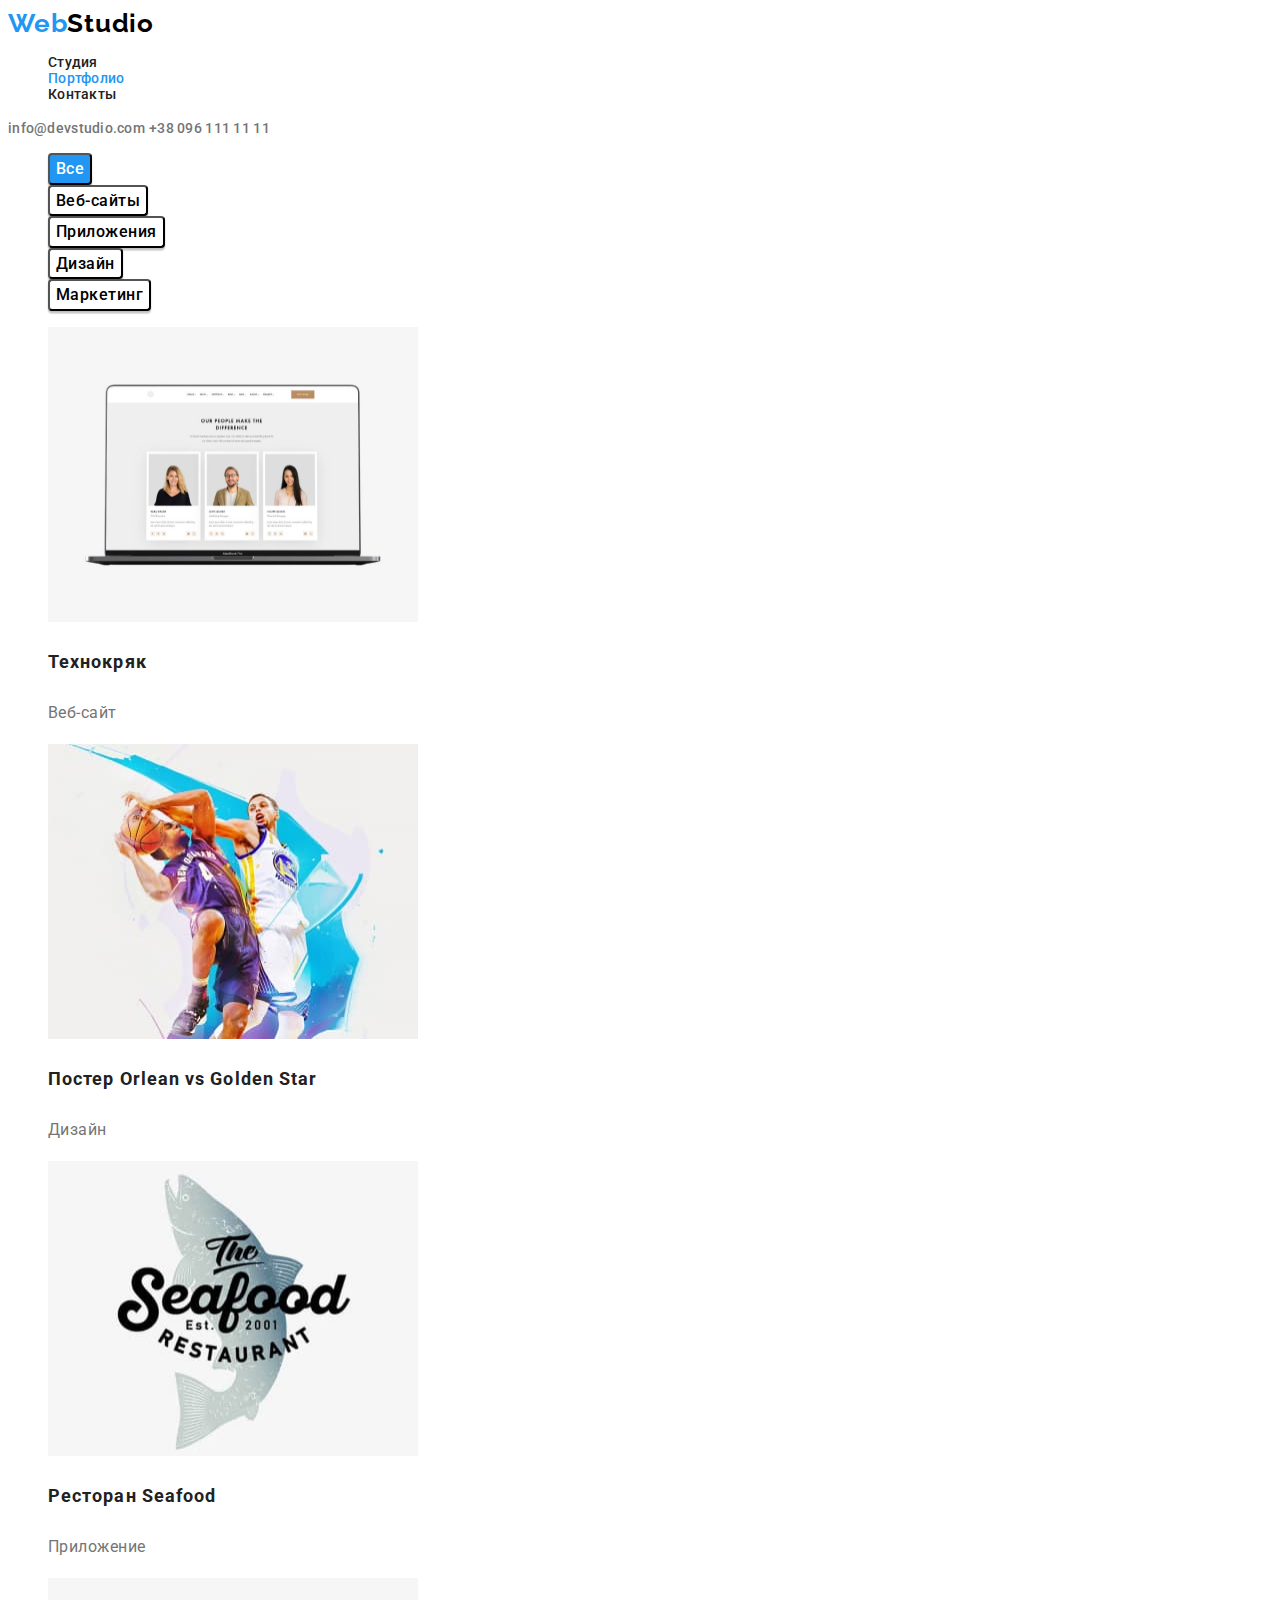
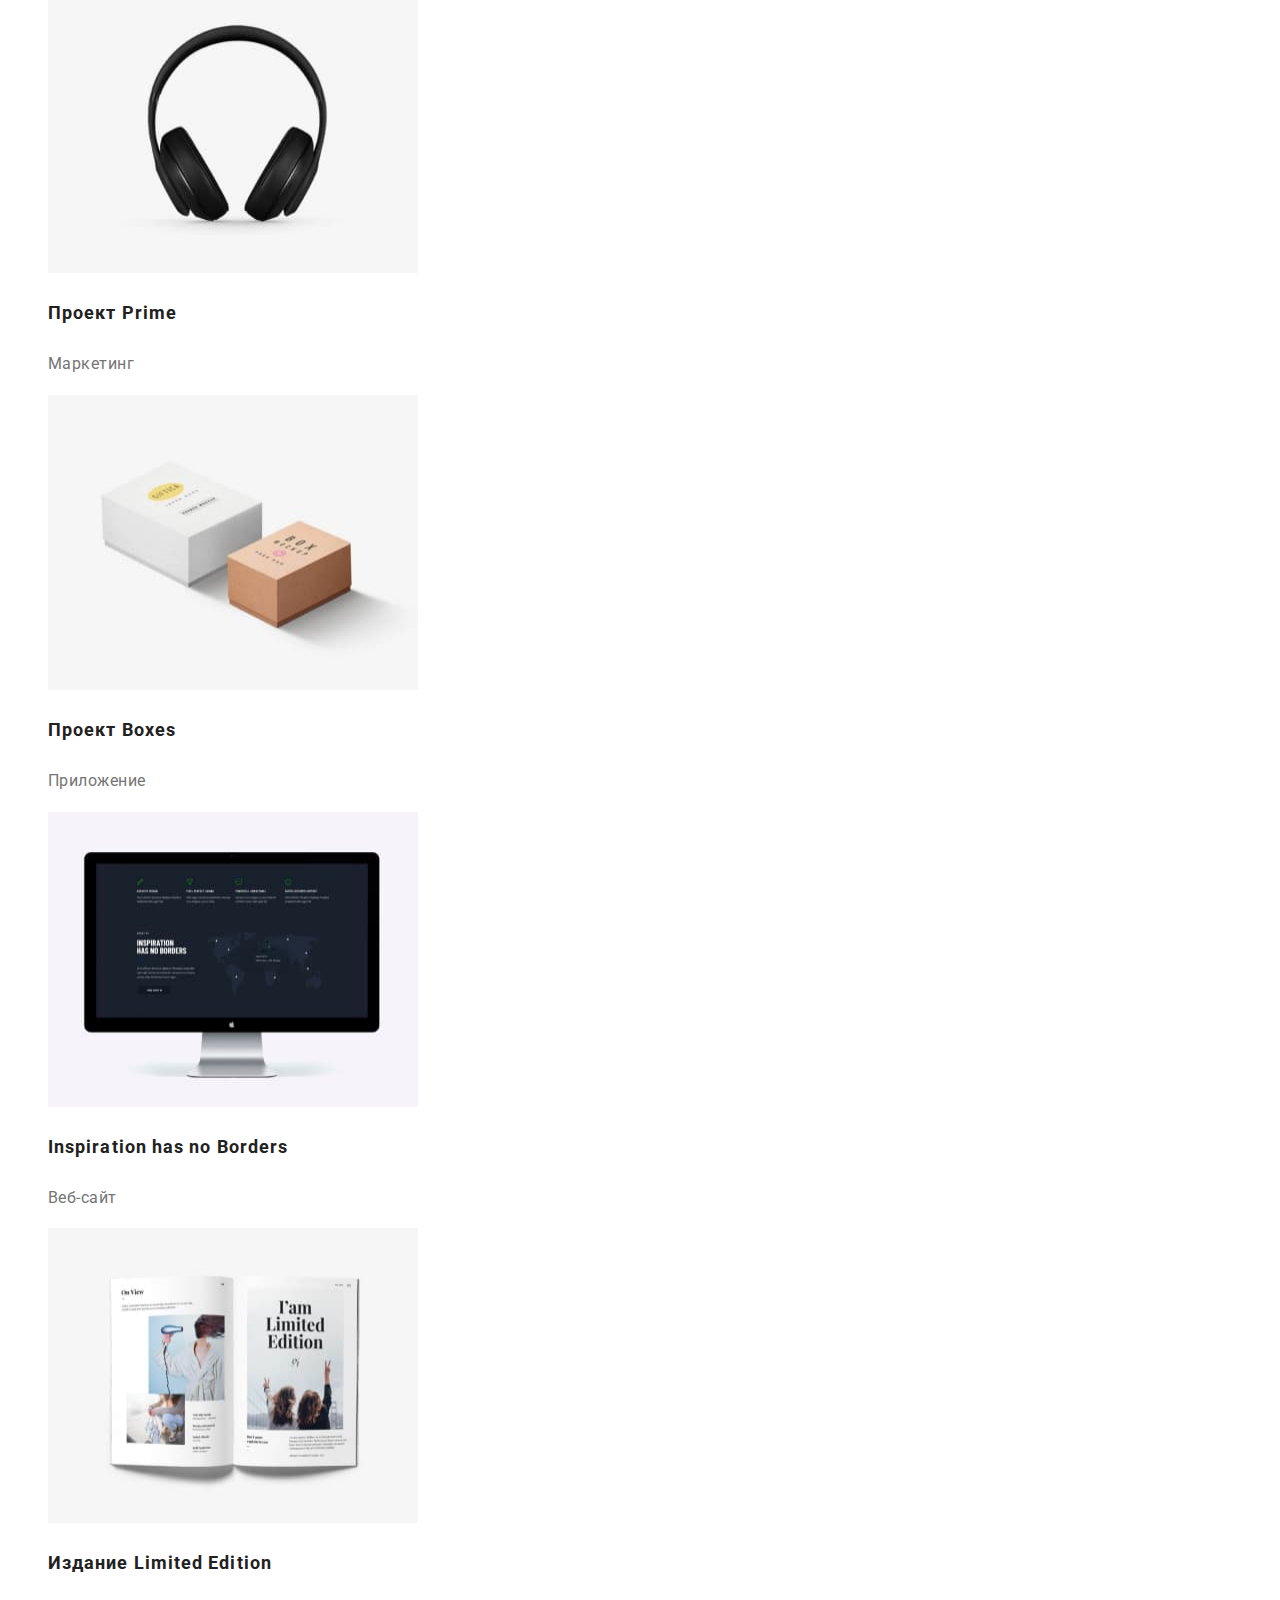
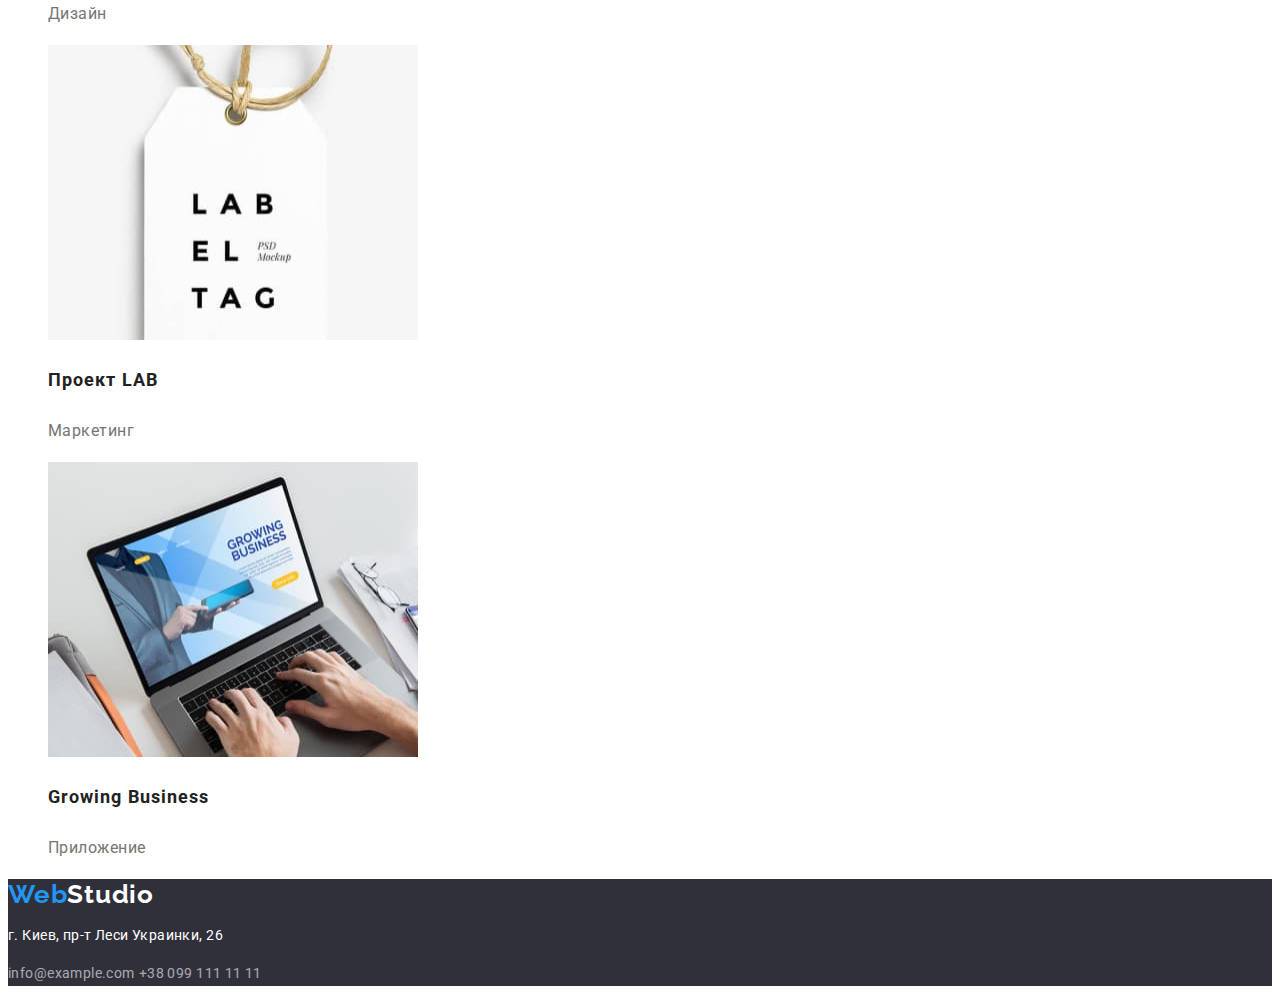
==== portfolio.html @ add19e5f "Скопировал файлы." ====
<!DOCTYPE html>
<html lang="ru">
  <head>
    <meta charset="UTF-8" />
    <meta http-equiv="X-UA-Compatible" content="IE=edge" />
    <meta name="viewport" content="width=device-width, initial-scale=1.0" />
    <link rel="stylesheet" href="./css/styles.css" />
    <link
      href="https://fonts.googleapis.com/css2?family=Raleway:wght@700&family=Roboto:wght@400;500;700;900&display=swap"
      rel="stylesheet"
    />
    <link
      rel="stylesheet"
      href="https://cdnjs.cloudflare.com/ajax/libs/modern-normalize/1.1.0/modern-normalize.min.css"
      integrity="sha512-wpPYUAdjBVSE4KJnH1VR1HeZfpl1ub8YT/NKx4PuQ5NmX2tKuGu6U/JRp5y+Y8XG2tV+wKQpNHVUX03MfMFn9Q=="
      crossorigin="anonymous"
      referrerpolicy="no-referrer"
    />
    <title>Портфолио</title>
  </head>
  <body>
    <header class="header">
      <nav class="header-nav">
        <a href="#" class="header-logo link-stylization" lang="en"
          ><span class="logo-span">Web</span>Studio</a
        >
        <ul class="navigator-list-wrapper">
          <li class="navigator-list-item list-stylization">
            <a href="./index.html" class="nav-item link-stylization">Студия</a>
          </li>
          <li class="navigator-list-item list-stylization">
            <a href="#" class="nav-item link-stylization current">Портфолио</a>
          </li>
          <li class="navigator-list-item list-stylization">
            <a href="#" class="nav-item link-stylization">Контакты</a>
          </li>
        </ul>
      </nav>
      <div class="header-contacts">
        <a href="mailto:info@devstudio.com" class="link-stylization" lang="en"
          >info@devstudio.com</a
        >
        <a href="tel:+380961111111" class="link-stylization"
          >+38 096 111 11 11</a
        >
      </div>
    </header>

    <main class="main">
      <section class="main-section-portfolio">
        <div class="main-section-buttons">
          <ul class="buttons-list-wrapper">
            <li class="button-list-item list-stylization">
              <button type="button" class="current">Все</button>
            </li>
            <li class="button-list-item list-stylization">
              <button type="button">Веб-сайты</button>
            </li>
            <li class="button-list-item list-stylization">
              <button type="button">Приложения</button>
            </li>
            <li class="button-list-item list-stylization">
              <button type="button">Дизайн</button>
            </li>
            <li class="button-list-item list-stylization">
              <button type="button">Маркетинг</button>
            </li>
          </ul>
        </div>
        <div class="portfolio-projects">
          <ul class="projects-list-wrapper">
            <li class="project-list-item list-stylization">
              <img
                src="./images/portfolio.jpg"
                alt="Веб-сайт"
                width="370"
                height="295"
              />
              <h3>Технокряк</h3>
              <p>Веб-сайт</p>
            </li>
            <li class="project-list-item list-stylization">
              <img
                src="./images/portfolio1.jpg"
                alt="Постер New Orlean vs Golden Star"
                width="370"
                height="295"
              />
              <h3>
                Постер
                <span class="lang-span-en" lang="en">
                  Orlean vs Golden Star</span
                >
              </h3>
              <p>Дизайн</p>
            </li>
            <li class="project-list-item list-stylization">
              <img
                src="./images/portfolio2.jpg"
                alt="Обложка ресторана"
                width="370"
                height="295"
              />
              <h3>
                Ресторан <span class="lang-span-en" lang="en">Seafood</span>
              </h3>
              <p>Приложение</p>
            </li>
            <li class="project-list-item list-stylization">
              <img
                src="./images/portfolio3.jpg"
                alt="Наушники"
                width="370"
                height="295"
              />
              <h3>Проект <span class="lang-span-en" lang="en">Prime</span></h3>
              <p>Маркетинг</p>
            </li>
            <li class="project-list-item list-stylization">
              <img
                src="./images/portfolio4.jpg"
                alt="Коробки"
                width="370"
                height="295"
              />
              <h3>Проект <span class="lang-span-en" lang="en">Boxes</span></h3>
              <p>Приложение</p>
            </li>
            <li class="project-list-item list-stylization">
              <img
                src="./images/portfolio5.jpg"
                alt="Веб-сайт"
                width="370"
                height="295"
              />
              <h3 lang="en">Inspiration has no Borders</h3>
              <p>Веб-сайт</p>
            </li>
            <li class="project-list-item list-stylization">
              <img
                src="./images/portfolio6.jpg"
                alt="Журнал с дизайном"
                width="370"
                height="295"
              />
              <h3>
                Издание
                <span class="lang-span-en" lang="en">Limited Edition</span>
              </h3>
              <p>Дизайн</p>
            </li>
            <li class="project-list-item list-stylization">
              <img
                src="./images/portfolio7.jpg"
                alt="Этикетка с тэгом"
                width="370"
                height="295"
              />
              <h3>Проект <span class="lang-span-en" lang="en">LAB</span></h3>
              <p>Маркетинг</p>
            </li>
            <li class="project-list-item list-stylization">
              <img
                src="./images/portfolio8.jpg"
                alt="Ноутбук с приложением"
                width="370"
                height="295"
              />
              <h3 lang="en">Growing Business</h3>
              <p>Приложение</p>
            </li>
          </ul>
        </div>
      </section>
    </main>
    <footer class="footer">
      <a href="#" class="footer-logo link-stylization" lang="en"
        ><span class="logo-span">Web</span>Studio</a
      >
      <address class="footer-address">
        <p>г. Киев, пр-т Леси Украинки, 26</p>
        <a href="mailto:info@example.com" class="link-stylization" lang="en"
          >info@example.com</a
        >
        <a href="tel:+380991111111" class="link-stylization"
          >+38 099 111 11 11</a
        >
      </address>
    </footer>
  </body>
</html>
---- css/styles.css ----
/* = = = = = Others = = = = =*/

:root {
  --interactive-color: #2196f3;
  --description-color: #757575;
  --label-color: #212121;
  --main-font: "Roboto";
  --secondary-font: "Raleway";
  --secondary-main-color: #fff;
}

.link-stylization {
  text-decoration: none;
}

.list-stylization {
  list-style-type: none;
}

/* = = = = = Header = = = = =*/

.header-logo {
  font-family: var(--secondary-font), sans-serif;
  font-style: normal;
  font-weight: bold;
  font-size: 26px;
  line-height: 1.2;
  letter-spacing: 0.03em;
  color: #000;
}

.logo-span {
  color: #2196f3;
}

.navigator-list-item {
  font-family: var(--main-font), sans-serif;
  font-style: normal;
  font-weight: 500;
  font-size: 14px;
  line-height: 1.14;
  letter-spacing: 0.02em;
}

.nav-item.current {
  color: var(--interactive-color);
}

.nav-item {
  color: var(--label-color);
}

.header-contacts > a {
  font-family: var(--main-font), sans-serif;
  font-style: normal;
  font-weight: 500;
  font-size: 14px;
  line-height: 1.14;
  letter-spacing: 0.02em;

  color: var(--description-color);
}

/* = = = = =  Hero section = = = = = */

.main-section {
  background-color: #2f303a;
}

.main-section > h1 {
  font-family: var(--main-font), sans-serif;
  font-style: normal;
  font-weight: 900;
  font-size: 44px;
  line-height: 1.36;

  text-align: center;
  letter-spacing: 0.06em;
  text-transform: uppercase;
  color: var(--secondary-main-color);
}

.main-section > button {
  font-family: var(--main-font), sans-serif;
  font-style: normal;
  font-weight: bold;
  font-size: 16px;
  line-height: 1.87;
  text-align: center;
  letter-spacing: 0.06em;
  cursor: pointer;
  color: var(--secondary-main-color);
  background: var(--interactive-color);
  box-shadow: 0px 4px 4px rgba(0, 0, 0, 0.15);
  border-radius: 4px;
}

/*  = = = = = = VALUES SECTION = = = = = = */

.values-list-wrapper h3 {
  font-family: var(--main-font), sans-serif;
  font-style: normal;
  font-weight: bold;
  font-size: 14px;
  line-height: 1.14;
  letter-spacing: 0.03em;
  text-transform: uppercase;
  color: var(--label-color);
}

.values-list-wrapper p {
  font-family: var(--main-font), sans-serif;
  font-style: normal;
  font-weight: normal;
  font-size: 14px;
  line-height: 1.71;

  letter-spacing: 0.03em;

  color: var(--description-color);
}

/* = = = = = = What We Do Section = = = = = = */

.what-we-do-section > h2 {
  font-family: var(--main-font), sans-serif;
  font-style: normal;
  font-weight: bold;
  font-size: 36px;
  line-height: 1.66;
  text-align: center;
  letter-spacing: 0.03em;

  color: var(--label-color);
}

/*  = = = = = Team Section = = = = = */

.team-section > h2 {
  font-family: var(--main-font), sans-serif;
  font-style: normal;
  font-weight: bold;
  font-size: 36px;
  line-height: 1.66;
  text-align: center;
  letter-spacing: 0.03em;

  color: var(--label-color);
}

.team-section h3 {
  font-family: var(--main-font), sans-serif;
  font-style: normal;
  font-weight: 500;
  font-size: 16px;
  line-height: 1.18;
  text-align: center;
  letter-spacing: 0.03em;

  color: var(--label-color);
}

.team-section p {
  font-family: var(--main-font), sans-serif;
  font-style: normal;
  font-weight: normal;
  font-size: 16px;
  line-height: 1.18;
  text-align: center;
  letter-spacing: 0.03em;

  color: var(--description-color);
}

/* = = = = = Footer = = = = = */

.footer {
  background-color: #2f303a;
}

.footer-logo {
  font-family: var(--secondary-font), sans-serif;
  font-style: normal;
  font-weight: bold;
  font-size: 26px;
  line-height: 1.2;
  letter-spacing: 0.03em;
  color: var(--secondary-main-color);
}

.footer-address > p {
  font-family: var(--main-font), sans-serif;
  font-style: normal;
  font-weight: normal;
  font-size: 14px;
  line-height: 1.71;
  letter-spacing: 0.03em;
  color: var(--secondary-main-color);
}

.footer-address > a {
  font-family: var(--main-font), sans-serif;
  font-style: normal;
  font-weight: normal;
  font-size: 14px;
  line-height: 1.71;
  letter-spacing: 0.03em;
  color: rgba(255, 255, 255, 0.6);
}

/* = = = = = Interactive section = = = = = */

/* nav interactive section */

.navigator-list-item > a:hover,
.navigator-list-item > a:focus {
  color: var(--interactive-color);
}

.header-contacts > a:hover,
.header-contacts > a:focus {
  color: var(--interactive-color);
}

/* Footer interactive section*/

.footer-address > a:hover,
.footer-address > a:focus {
  color: var(--secondary-main-color);
}

/* = = = = = PORTFOLIO = = = = =  */

.buttons-list-wrapper button {
  background: var(--secondary-main-color);
  box-shadow: 0px 3px 1px rgba(0, 0, 0, 0.1), 0px 1px 2px rgba(0, 0, 0, 0.08),
    0px 2px 2px rgba(0, 0, 0, 0.12);
  border-radius: 4px;
  font-family: var(--main-font), sans-serif;
  font-style: normal;
  font-weight: 500;
  font-size: 16px;
  line-height: 1.6;
  text-align: center;
  letter-spacing: 0.03em;
  cursor: pointer;
}

.projects-list-wrapper h3 {
  font-family: var(--main-font), sans-serif;
  font-style: normal;
  font-weight: bold;
  font-size: 18px;
  line-height: 2;
  letter-spacing: 0.06em;
  color: var(--label-color);
}

.projects-list-wrapper p {
  font-family: var(--main-font), sans-serif;
  font-style: normal;
  font-weight: normal;
  font-size: 16px;
  line-height: 1.87;
  letter-spacing: 0.03em;
  color: var(--description-color);
}

/* = = = = = PORTFOLIO Interactive section = = = = = */

.buttons-list-wrapper button:hover,
.buttons-list-wrapper button:focus {
  color: var(--secondary-main-color);
  background-color: var(--interactive-color);
}

button.current {
  background-color: var(--interactive-color);
  color: var(--secondary-main-color);
}
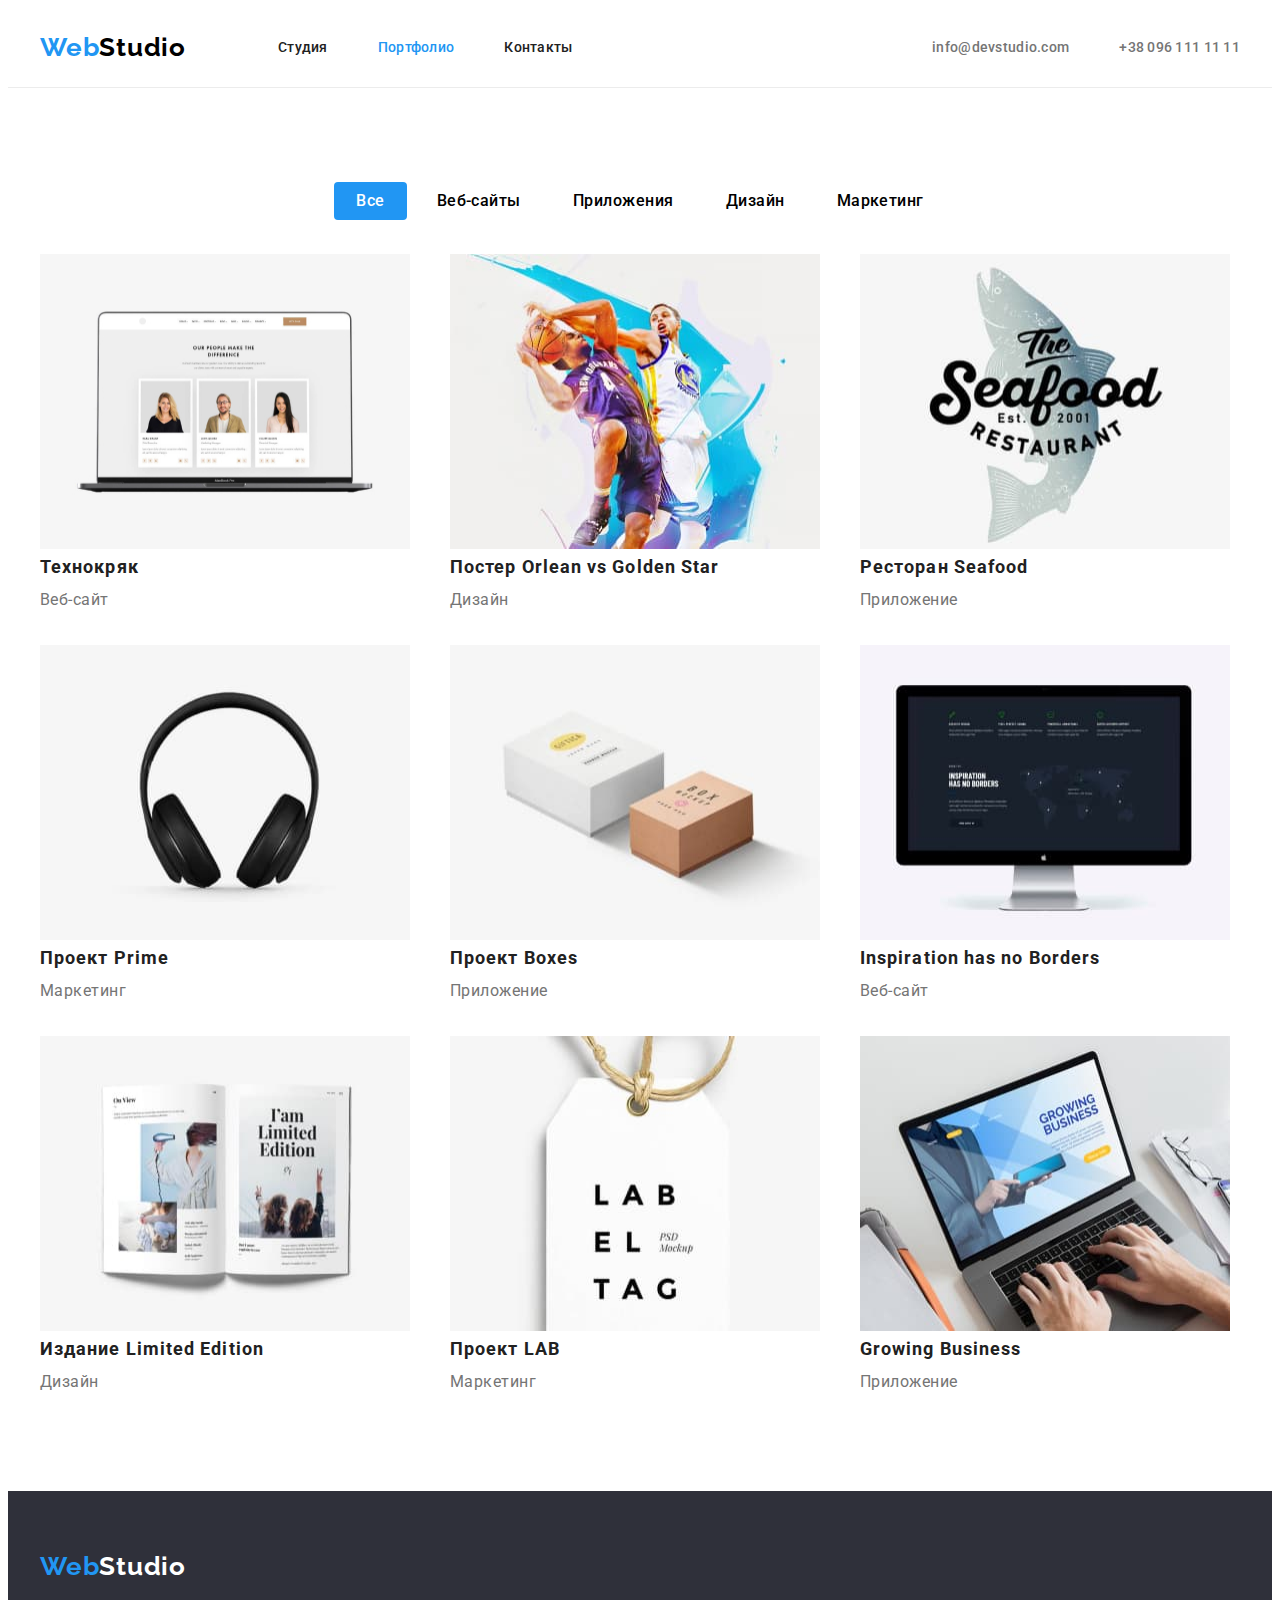
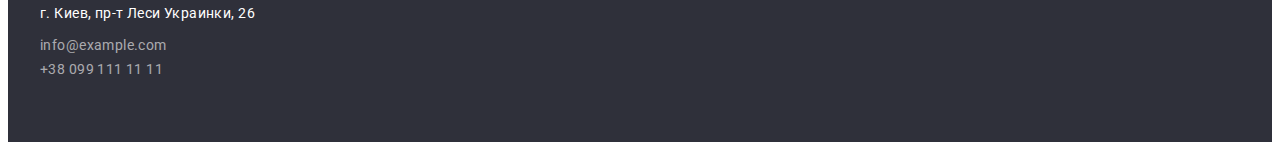
==== commit 5206d720: "Доделал дз 3." ====
--- a/portfolio.html
+++ b/portfolio.html
@@ -19,173 +19,203 @@
     <title>Портфолио</title>
   </head>
   <body>
-    <header class="header">
-      <nav class="header-nav">
-        <a href="#" class="header-logo link-stylization" lang="en"
-          ><span class="logo-span">Web</span>Studio</a
-        >
-        <ul class="navigator-list-wrapper">
-          <li class="navigator-list-item list-stylization">
-            <a href="./index.html" class="nav-item link-stylization">Студия</a>
-          </li>
-          <li class="navigator-list-item list-stylization">
-            <a href="#" class="nav-item link-stylization current">Портфолио</a>
-          </li>
-          <li class="navigator-list-item list-stylization">
-            <a href="#" class="nav-item link-stylization">Контакты</a>
-          </li>
-        </ul>
-      </nav>
-      <div class="header-contacts">
-        <a href="mailto:info@devstudio.com" class="link-stylization" lang="en"
+    <header class="header portfolio-header">
+      <div class="container header-container">
+        <nav class="header-nav">
+          <a href="#" class="header-logo link-stylization"
+            ><span class="logo-span">Web</span>Studio</a
+          >
+          <ul class="navigator-list-wrapper">
+            <li class="navigator-list-item list-stylization">
+              <a href="./index.html" class="nav-item link-stylization"
+                >Студия</a
+              >
+            </li>
+            <li class="navigator-list-item list-stylization">
+              <a
+                href="./portfolio.html"
+                class="nav-item link-stylization current"
+                >Портфолио</a
+              >
+            </li>
+            <li class="navigator-list-item list-stylization">
+              <a href="#" class="nav-item link-stylization">Контакты</a>
+            </li>
+          </ul>
+        </nav>
+        <!-- <div class="header-contacts"> -->
+        <a
+          href="mailto:info@devstudio.com"
+          class="mail-link link-stylization"
+          lang="en"
           >info@devstudio.com</a
         >
-        <a href="tel:+380961111111" class="link-stylization"
+        <a href="tel:+380961111111" class="tel-link link-stylization"
           >+38 096 111 11 11</a
         >
+        <!-- </div> -->
       </div>
     </header>
 
-    <main class="main">
+    <main class="main-portfolio">
       <section class="main-section-portfolio">
-        <div class="main-section-buttons">
-          <ul class="buttons-list-wrapper">
-            <li class="button-list-item list-stylization">
-              <button type="button" class="current">Все</button>
-            </li>
-            <li class="button-list-item list-stylization">
-              <button type="button">Веб-сайты</button>
-            </li>
-            <li class="button-list-item list-stylization">
-              <button type="button">Приложения</button>
-            </li>
-            <li class="button-list-item list-stylization">
-              <button type="button">Дизайн</button>
-            </li>
-            <li class="button-list-item list-stylization">
-              <button type="button">Маркетинг</button>
-            </li>
-          </ul>
-        </div>
-        <div class="portfolio-projects">
-          <ul class="projects-list-wrapper">
-            <li class="project-list-item list-stylization">
-              <img
-                src="./images/portfolio.jpg"
-                alt="Веб-сайт"
-                width="370"
-                height="295"
-              />
-              <h3>Технокряк</h3>
-              <p>Веб-сайт</p>
-            </li>
-            <li class="project-list-item list-stylization">
-              <img
-                src="./images/portfolio1.jpg"
-                alt="Постер New Orlean vs Golden Star"
-                width="370"
-                height="295"
-              />
-              <h3>
-                Постер
-                <span class="lang-span-en" lang="en">
-                  Orlean vs Golden Star</span
-                >
-              </h3>
-              <p>Дизайн</p>
-            </li>
-            <li class="project-list-item list-stylization">
-              <img
-                src="./images/portfolio2.jpg"
-                alt="Обложка ресторана"
-                width="370"
-                height="295"
-              />
-              <h3>
-                Ресторан <span class="lang-span-en" lang="en">Seafood</span>
-              </h3>
-              <p>Приложение</p>
-            </li>
-            <li class="project-list-item list-stylization">
-              <img
-                src="./images/portfolio3.jpg"
-                alt="Наушники"
-                width="370"
-                height="295"
-              />
-              <h3>Проект <span class="lang-span-en" lang="en">Prime</span></h3>
-              <p>Маркетинг</p>
-            </li>
-            <li class="project-list-item list-stylization">
-              <img
-                src="./images/portfolio4.jpg"
-                alt="Коробки"
-                width="370"
-                height="295"
-              />
-              <h3>Проект <span class="lang-span-en" lang="en">Boxes</span></h3>
-              <p>Приложение</p>
-            </li>
-            <li class="project-list-item list-stylization">
-              <img
-                src="./images/portfolio5.jpg"
-                alt="Веб-сайт"
-                width="370"
-                height="295"
-              />
-              <h3 lang="en">Inspiration has no Borders</h3>
-              <p>Веб-сайт</p>
-            </li>
-            <li class="project-list-item list-stylization">
-              <img
-                src="./images/portfolio6.jpg"
-                alt="Журнал с дизайном"
-                width="370"
-                height="295"
-              />
-              <h3>
-                Издание
-                <span class="lang-span-en" lang="en">Limited Edition</span>
-              </h3>
-              <p>Дизайн</p>
-            </li>
-            <li class="project-list-item list-stylization">
-              <img
-                src="./images/portfolio7.jpg"
-                alt="Этикетка с тэгом"
-                width="370"
-                height="295"
-              />
-              <h3>Проект <span class="lang-span-en" lang="en">LAB</span></h3>
-              <p>Маркетинг</p>
-            </li>
-            <li class="project-list-item list-stylization">
-              <img
-                src="./images/portfolio8.jpg"
-                alt="Ноутбук с приложением"
-                width="370"
-                height="295"
-              />
-              <h3 lang="en">Growing Business</h3>
-              <p>Приложение</p>
-            </li>
-          </ul>
+        <div class="container">
+          <div class="main-section-buttons">
+            <ul class="buttons-list-wrapper">
+              <li class="button-list-item list-stylization">
+                <button type="button" class="current">Все</button>
+              </li>
+              <li class="button-list-item list-stylization">
+                <button type="button">Веб-сайты</button>
+              </li>
+              <li class="button-list-item list-stylization">
+                <button type="button">Приложения</button>
+              </li>
+              <li class="button-list-item list-stylization">
+                <button type="button">Дизайн</button>
+              </li>
+              <li class="button-list-item list-stylization">
+                <button type="button">Маркетинг</button>
+              </li>
+            </ul>
+          </div>
+          <div class="portfolio-projects">
+            <ul class="projects-list-wrapper">
+              <li class="project-list-item list-stylization">
+                <img
+                  src="./images/portfolio.jpg"
+                  alt="Веб-сайт"
+                  width="370"
+                  height="295"
+                />
+                <h3>Технокряк</h3>
+                <p>Веб-сайт</p>
+              </li>
+              <li class="project-list-item list-stylization">
+                <img
+                  src="./images/portfolio1.jpg"
+                  alt="Постер New Orlean vs Golden Star"
+                  width="370"
+                  height="295"
+                />
+                <h3>
+                  Постер
+                  <span class="lang-span-en" lang="en">
+                    Orlean vs Golden Star</span
+                  >
+                </h3>
+                <p>Дизайн</p>
+              </li>
+              <li class="project-list-item list-stylization">
+                <img
+                  src="./images/portfolio2.jpg"
+                  alt="Обложка ресторана"
+                  width="370"
+                  height="295"
+                />
+                <h3>
+                  Ресторан <span class="lang-span-en" lang="en">Seafood</span>
+                </h3>
+                <p>Приложение</p>
+              </li>
+              <li class="project-list-item list-stylization">
+                <img
+                  src="./images/portfolio3.jpg"
+                  alt="Наушники"
+                  width="370"
+                  height="295"
+                />
+                <h3>
+                  Проект <span class="lang-span-en" lang="en">Prime</span>
+                </h3>
+                <p>Маркетинг</p>
+              </li>
+              <li class="project-list-item list-stylization">
+                <img
+                  src="./images/portfolio4.jpg"
+                  alt="Коробки"
+                  width="370"
+                  height="295"
+                />
+                <h3>
+                  Проект <span class="lang-span-en" lang="en">Boxes</span>
+                </h3>
+                <p>Приложение</p>
+              </li>
+              <li class="project-list-item list-stylization">
+                <img
+                  src="./images/portfolio5.jpg"
+                  alt="Веб-сайт"
+                  width="370"
+                  height="295"
+                />
+                <h3 lang="en">Inspiration has no Borders</h3>
+                <p>Веб-сайт</p>
+              </li>
+              <li class="project-list-item list-stylization">
+                <img
+                  src="./images/portfolio6.jpg"
+                  alt="Журнал с дизайном"
+                  width="370"
+                  height="295"
+                />
+                <h3>
+                  Издание
+                  <span class="lang-span-en" lang="en">Limited Edition</span>
+                </h3>
+                <p>Дизайн</p>
+              </li>
+              <li class="project-list-item list-stylization">
+                <img
+                  src="./images/portfolio7.jpg"
+                  alt="Этикетка с тэгом"
+                  width="370"
+                  height="295"
+                />
+                <h3>Проект <span class="lang-span-en" lang="en">LAB</span></h3>
+                <p>Маркетинг</p>
+              </li>
+              <li class="project-list-item list-stylization">
+                <img
+                  src="./images/portfolio8.jpg"
+                  alt="Ноутбук с приложением"
+                  width="370"
+                  height="295"
+                />
+                <h3 lang="en">Growing Business</h3>
+                <p>Приложение</p>
+              </li>
+            </ul>
+          </div>
         </div>
       </section>
     </main>
     <footer class="footer">
-      <a href="#" class="footer-logo link-stylization" lang="en"
-        ><span class="logo-span">Web</span>Studio</a
-      >
-      <address class="footer-address">
-        <p>г. Киев, пр-т Леси Украинки, 26</p>
-        <a href="mailto:info@example.com" class="link-stylization" lang="en"
-          >info@example.com</a
+      <div class="container">
+        <a href="#" class="footer-logo link-stylization"
+          ><span class="logo-span">Web</span>Studio</a
         >
-        <a href="tel:+380991111111" class="link-stylization"
-          >+38 099 111 11 11</a
-        >
-      </address>
+        <address class="footer-address">
+          <p>г. Киев, пр-т Леси Украинки, 26</p>
+          <ul class="footer-contacts-list-wrapper">
+            <li class="footer-contact-list-item list-stylization">
+              <a
+                href="mailto:info@example.com"
+                class="footer-contact-link link-stylization"
+                lang="en"
+                >info@example.com</a
+              >
+            </li>
+            <li class="footer-contact-list-item list-stylization">
+              <a
+                href="tel:+380991111111"
+                class="footer-contact-link link-stylization"
+                >+38 099 111 11 11</a
+              >
+            </li>
+          </ul>
+        </address>
+      </div>
     </footer>
   </body>
 </html>
--- a/css/styles.css
+++ b/css/styles.css
@@ -9,6 +9,28 @@
   --secondary-main-color: #fff;
 }
 
+h1,
+h2,
+h3,
+h4,
+h5,
+h6,
+p {
+  margin-top: 0;
+  margin-bottom: 0;
+}
+
+ul,
+ol {
+  margin-top: 0;
+  margin-bottom: 0;
+  padding-left: 0;
+}
+
+img {
+  display: block;
+}
+
 .link-stylization {
   text-decoration: none;
 }
@@ -17,7 +39,43 @@
   list-style-type: none;
 }
 
+.container {
+  width: 1200px;
+  padding-left: 15px;
+  padding-right: 15px;
+  margin: 0 auto;
+}
+
+.section-padding {
+  padding-top: 94px;
+  padding-bottom: 94px;
+}
+
+.suptitle {
+  margin-bottom: 50px;
+}
+
 /* = = = = = Header = = = = =*/
+
+.header {
+  padding-top: 24px;
+  padding-bottom: 24px;
+}
+
+.header-container {
+  display: flex;
+  align-items: center;
+}
+
+.header-nav {
+  align-items: center;
+  display: flex;
+}
+
+.navigator-list-wrapper {
+  display: flex;
+  align-items: center;
+}
 
 .header-logo {
   font-family: var(--secondary-font), sans-serif;
@@ -27,6 +85,8 @@
   line-height: 1.2;
   letter-spacing: 0.03em;
   color: #000;
+
+  margin-right: 92px;
 }
 
 .logo-span {
@@ -42,6 +102,10 @@
   letter-spacing: 0.02em;
 }
 
+.navigator-list-item:not(:last-child) {
+  margin-right: 50px;
+}
+
 .nav-item.current {
   color: var(--interactive-color);
 }
@@ -50,7 +114,7 @@
   color: var(--label-color);
 }
 
-.header-contacts > a {
+/* .header-contacts > a {
   font-family: var(--main-font), sans-serif;
   font-style: normal;
   font-weight: 500;
@@ -59,15 +123,42 @@
   letter-spacing: 0.02em;
 
   color: var(--description-color);
+} */
+
+.tel-link {
+  font-family: var(--main-font), sans-serif;
+  font-style: normal;
+  font-weight: 500;
+  font-size: 14px;
+  line-height: 1.14;
+  letter-spacing: 0.02em;
+  color: var(--description-color);
+}
+
+.mail-link {
+  font-family: var(--main-font), sans-serif;
+  font-style: normal;
+  font-weight: 500;
+  font-size: 14px;
+  line-height: 1.14;
+  letter-spacing: 0.02em;
+  color: var(--description-color);
+
+  margin-left: auto;
+  margin-right: 50px;
 }
 
 /* = = = = =  Hero section = = = = = */
 
 .main-section {
+  display: flex;
   background-color: #2f303a;
-}
-
-.main-section > h1 {
+  flex-direction: column;
+  padding-top: 200px;
+  padding-bottom: 200px;
+}
+
+.main-title {
   font-family: var(--main-font), sans-serif;
   font-style: normal;
   font-weight: 900;
@@ -91,12 +182,37 @@
   cursor: pointer;
   color: var(--secondary-main-color);
   background: var(--interactive-color);
-  box-shadow: 0px 4px 4px rgba(0, 0, 0, 0.15);
   border-radius: 4px;
+  /* width: 200px; */
+  align-self: center;
+
+  padding-left: 32px;
+  padding-right: 32px;
+  padding-top: 10px;
+  padding-bottom: 10px;
+
+  margin-top: 30px;
 }
 
 /*  = = = = = = VALUES SECTION = = = = = = */
 
+.values-section {
+  background: #ffffff;
+}
+
+.values-list-wrapper {
+  display: flex;
+  justify-content: center;
+  margin-left: -30px;
+  margin-top: -30px;
+}
+
+.value-list {
+  margin-left: 30px;
+  margin-top: 30px;
+  flex-basis: calc((100% - 120px) / 4);
+}
+
 .values-list-wrapper h3 {
   font-family: var(--main-font), sans-serif;
   font-style: normal;
@@ -106,6 +222,7 @@
   letter-spacing: 0.03em;
   text-transform: uppercase;
   color: var(--label-color);
+  margin-bottom: 10px;
 }
 
 .values-list-wrapper p {
@@ -122,7 +239,22 @@
 
 /* = = = = = = What We Do Section = = = = = = */
 
-.what-we-do-section > h2 {
+.what-we-do-section {
+  background: #ffffff;
+}
+
+.what-we-do-list-wrapper {
+  display: flex;
+}
+.what-we-do-list-wrapper > li:not(:last-child) {
+  margin-right: 30px;
+}
+
+.what-we-do-list-wrapper > li {
+  flex-basis: calc((100% - 90) / 3);
+}
+
+.what-we-do-title {
   font-family: var(--main-font), sans-serif;
   font-style: normal;
   font-weight: bold;
@@ -135,6 +267,39 @@
 }
 
 /*  = = = = = Team Section = = = = = */
+
+.team-section {
+  background-color: #f5f4fa;
+}
+
+.our-team-title {
+  font-family: var(--main-font), sans-serif;
+  font-style: normal;
+  font-weight: bold;
+  font-size: 36px;
+  line-height: 1.66;
+  text-align: center;
+  letter-spacing: 0.03em;
+
+  color: var(--label-color);
+}
+
+.team-images-list-wrapper {
+  display: flex;
+  margin-left: -30px;
+  margin-top: -30px;
+}
+
+.team-image-list {
+  flex-basis: calc((100% - 120px) / 4);
+  margin-left: 30px;
+  margin-top: 30px;
+  background: #ffffff;
+
+  box-shadow: 0px 1px 3px rgba(0, 0, 0, 0.12), 0px 1px 1px rgba(0, 0, 0, 0.14),
+    0px 2px 1px rgba(0, 0, 0, 0.2);
+  border-radius: 0px 0px 4px 4px;
+}
 
 .team-section > h2 {
   font-family: var(--main-font), sans-serif;
@@ -158,6 +323,8 @@
   letter-spacing: 0.03em;
 
   color: var(--label-color);
+
+  margin-bottom: 10px;
 }
 
 .team-section p {
@@ -170,15 +337,28 @@
   letter-spacing: 0.03em;
 
   color: var(--description-color);
+
+  padding-bottom: 30px;
+}
+
+.team-image-item {
+  margin-bottom: 30px;
 }
 
 /* = = = = = Footer = = = = = */
 
 .footer {
+  background: #f5f4fa;
+  /* align-items: center; */
+  padding-top: 60px;
+  padding-bottom: 60px;
+  display: flex;
+  flex-direction: column;
   background-color: #2f303a;
 }
 
 .footer-logo {
+  display: block;
   font-family: var(--secondary-font), sans-serif;
   font-style: normal;
   font-weight: bold;
@@ -186,6 +366,7 @@
   line-height: 1.2;
   letter-spacing: 0.03em;
   color: var(--secondary-main-color);
+  margin-bottom: 20px;
 }
 
 .footer-address > p {
@@ -196,9 +377,10 @@
   line-height: 1.71;
   letter-spacing: 0.03em;
   color: var(--secondary-main-color);
-}
-
-.footer-address > a {
+  margin-bottom: 8px;
+}
+
+.footer-contact-link {
   font-family: var(--main-font), sans-serif;
   font-style: normal;
   font-weight: normal;
@@ -206,6 +388,10 @@
   line-height: 1.71;
   letter-spacing: 0.03em;
   color: rgba(255, 255, 255, 0.6);
+}
+
+.footer-contact-link:not(:last-child) {
+  margin-bottom: 80px;
 }
 
 /* = = = = = Interactive section = = = = = */
@@ -217,24 +403,35 @@
   color: var(--interactive-color);
 }
 
-.header-contacts > a:hover,
-.header-contacts > a:focus {
+.mail-link:hover,
+.mail-link:focus {
   color: var(--interactive-color);
 }
 
+.tel-link:hover,
+.tel-link:focus {
+  color: var(--interactive-color);
+}
+
 /* Footer interactive section*/
 
-.footer-address > a:hover,
-.footer-address > a:focus {
+.footer-contact-link:hover,
+.footer-contact-link:focus {
   color: var(--secondary-main-color);
 }
 
 /* = = = = = PORTFOLIO = = = = =  */
+
+.portfolio-header {
+  border-bottom: 1px solid #ececec;
+}
+
+.main-portfolio {
+  padding-top: 94px;
+}
 
 .buttons-list-wrapper button {
   background: var(--secondary-main-color);
-  box-shadow: 0px 3px 1px rgba(0, 0, 0, 0.1), 0px 1px 2px rgba(0, 0, 0, 0.08),
-    0px 2px 2px rgba(0, 0, 0, 0.12);
   border-radius: 4px;
   font-family: var(--main-font), sans-serif;
   font-style: normal;
@@ -244,6 +441,17 @@
   text-align: center;
   letter-spacing: 0.03em;
   cursor: pointer;
+
+  border: none;
+
+  padding-top: 6px;
+  padding-bottom: 6px;
+  padding-right: 22px;
+  padding-left: 22px;
+}
+
+.button-list-item:not(:last-child) {
+  margin-right: 8px;
 }
 
 .projects-list-wrapper h3 {
@@ -266,6 +474,32 @@
   color: var(--description-color);
 }
 
+.projects-list-wrapper {
+  display: flex;
+  flex-wrap: wrap;
+  justify-content: center;
+  margin-left: -30px;
+  margin-top: -30px;
+}
+.project-list-item {
+  margin-left: 30px;
+  margin-top: 30px;
+  flex-basis: calc((100% - 90px) / 3);
+}
+
+.main-section-buttons {
+  margin-bottom: 34px;
+}
+
+.buttons-list-wrapper {
+  display: flex;
+  justify-content: center;
+}
+
+.portfolio-projects {
+  padding-bottom: 94px;
+}
+
 /* = = = = = PORTFOLIO Interactive section = = = = = */
 
 .buttons-list-wrapper button:hover,
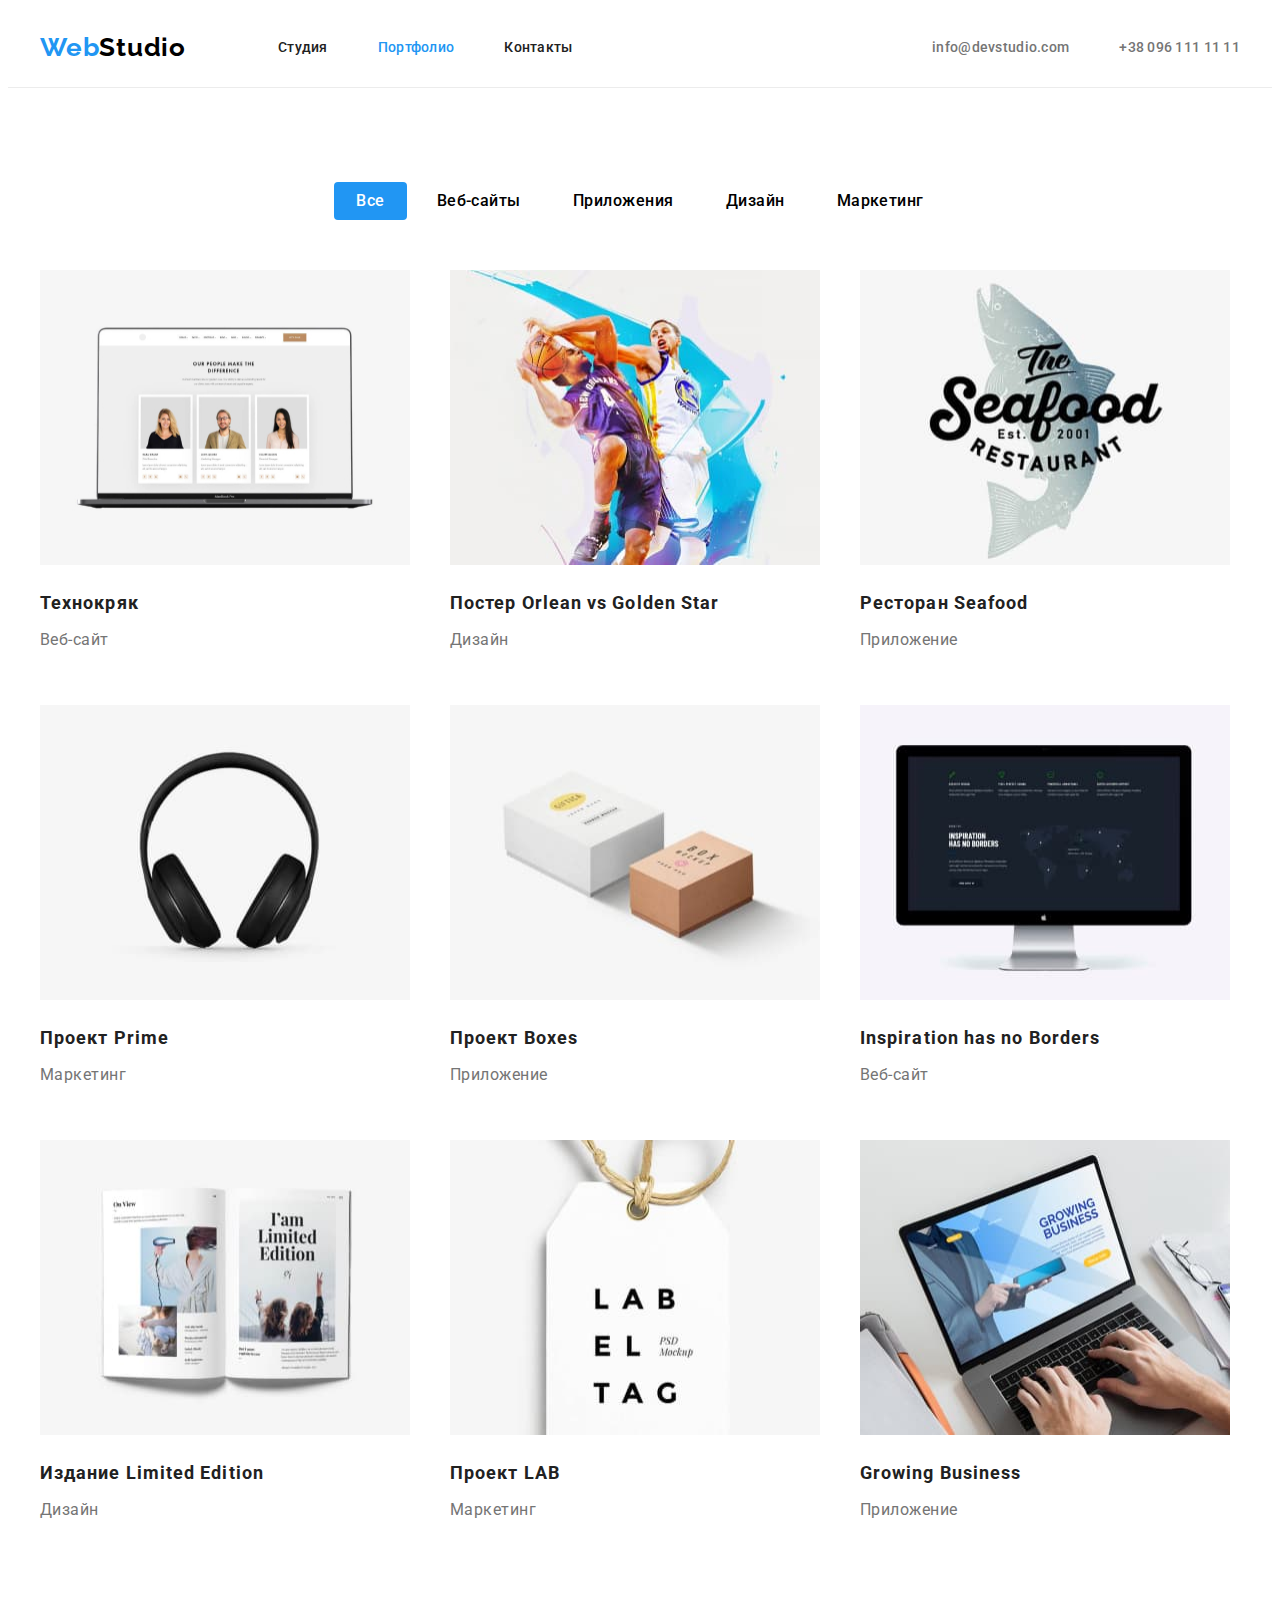
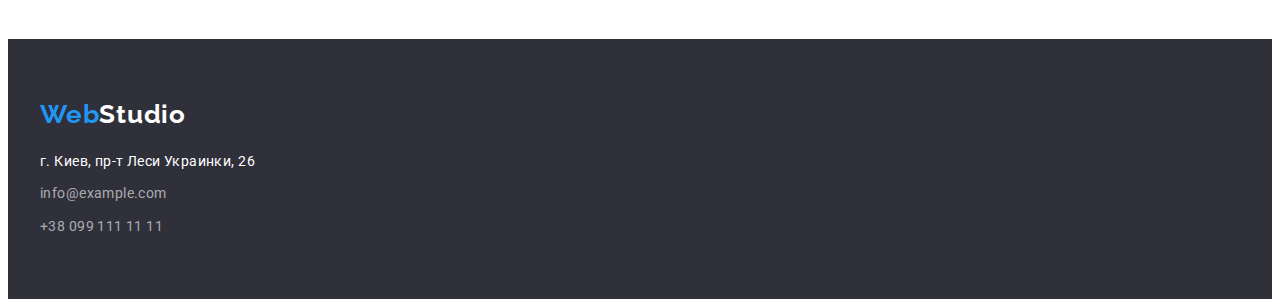
==== commit 771ab115: "Сделал правки." ====
--- a/portfolio.html
+++ b/portfolio.html
@@ -60,25 +60,23 @@
     <main class="main-portfolio">
       <section class="main-section-portfolio">
         <div class="container">
-          <div class="main-section-buttons">
-            <ul class="buttons-list-wrapper">
-              <li class="button-list-item list-stylization">
-                <button type="button" class="current">Все</button>
-              </li>
-              <li class="button-list-item list-stylization">
-                <button type="button">Веб-сайты</button>
-              </li>
-              <li class="button-list-item list-stylization">
-                <button type="button">Приложения</button>
-              </li>
-              <li class="button-list-item list-stylization">
-                <button type="button">Дизайн</button>
-              </li>
-              <li class="button-list-item list-stylization">
-                <button type="button">Маркетинг</button>
-              </li>
-            </ul>
-          </div>
+          <ul class="buttons-list-wrapper">
+            <li class="button-list-item list-stylization">
+              <button type="button" class="current">Все</button>
+            </li>
+            <li class="button-list-item list-stylization">
+              <button type="button">Веб-сайты</button>
+            </li>
+            <li class="button-list-item list-stylization">
+              <button type="button">Приложения</button>
+            </li>
+            <li class="button-list-item list-stylization">
+              <button type="button">Дизайн</button>
+            </li>
+            <li class="button-list-item list-stylization">
+              <button type="button">Маркетинг</button>
+            </li>
+          </ul>
           <div class="portfolio-projects">
             <ul class="projects-list-wrapper">
               <li class="project-list-item list-stylization">
@@ -88,8 +86,10 @@
                   width="370"
                   height="295"
                 />
-                <h3>Технокряк</h3>
-                <p>Веб-сайт</p>
+                <div class="card-data-portfolio">
+                  <h3 class="card-text-suptitle-portfolio">Технокряк</h3>
+                  <p class="card-text-portfolio">Веб-сайт</p>
+                </div>
               </li>
               <li class="project-list-item list-stylization">
                 <img
@@ -98,13 +98,15 @@
                   width="370"
                   height="295"
                 />
-                <h3>
-                  Постер
-                  <span class="lang-span-en" lang="en">
-                    Orlean vs Golden Star</span
-                  >
-                </h3>
-                <p>Дизайн</p>
+                <div class="card-data-portfolio">
+                  <h3 class="card-text-suptitle-portfolio">
+                    Постер
+                    <span class="lang-span-en" lang="en">
+                      Orlean vs Golden Star</span
+                    >
+                  </h3>
+                  <p class="card-text-portfolio">Дизайн</p>
+                </div>
               </li>
               <li class="project-list-item list-stylization">
                 <img
@@ -113,10 +115,12 @@
                   width="370"
                   height="295"
                 />
-                <h3>
-                  Ресторан <span class="lang-span-en" lang="en">Seafood</span>
-                </h3>
-                <p>Приложение</p>
+                <div class="card-data-portfolio">
+                  <h3 class="card-text-suptitle-portfolio">
+                    Ресторан <span class="lang-span-en" lang="en">Seafood</span>
+                  </h3>
+                  <p class="card-text-portfolio">Приложение</p>
+                </div>
               </li>
               <li class="project-list-item list-stylization">
                 <img
@@ -125,10 +129,12 @@
                   width="370"
                   height="295"
                 />
-                <h3>
-                  Проект <span class="lang-span-en" lang="en">Prime</span>
-                </h3>
-                <p>Маркетинг</p>
+                <div class="card-data-portfolio">
+                  <h3 class="card-text-suptitle-portfolio">
+                    Проект <span class="lang-span-en" lang="en">Prime</span>
+                  </h3>
+                  <p class="card-text-portfolio">Маркетинг</p>
+                </div>
               </li>
               <li class="project-list-item list-stylization">
                 <img
@@ -137,10 +143,12 @@
                   width="370"
                   height="295"
                 />
-                <h3>
-                  Проект <span class="lang-span-en" lang="en">Boxes</span>
-                </h3>
-                <p>Приложение</p>
+                <div class="card-data-portfolio">
+                  <h3 class="card-text-suptitle-portfolio">
+                    Проект <span class="lang-span-en" lang="en">Boxes</span>
+                  </h3>
+                  <p class="card-text-portfolio">Приложение</p>
+                </div>
               </li>
               <li class="project-list-item list-stylization">
                 <img
@@ -149,8 +157,12 @@
                   width="370"
                   height="295"
                 />
-                <h3 lang="en">Inspiration has no Borders</h3>
-                <p>Веб-сайт</p>
+                <div class="card-data-portfolio">
+                  <h3 lang="en" class="card-text-suptitle-portfolio">
+                    Inspiration has no Borders
+                  </h3>
+                  <p class="card-text-portfolio">Веб-сайт</p>
+                </div>
               </li>
               <li class="project-list-item list-stylization">
                 <img
@@ -159,11 +171,13 @@
                   width="370"
                   height="295"
                 />
-                <h3>
-                  Издание
-                  <span class="lang-span-en" lang="en">Limited Edition</span>
-                </h3>
-                <p>Дизайн</p>
+                <div class="card-data-portfolio">
+                  <h3 class="card-text-suptitle-portfolio">
+                    Издание
+                    <span class="lang-span-en" lang="en">Limited Edition</span>
+                  </h3>
+                  <p class="card-text-portfolio">Дизайн</p>
+                </div>
               </li>
               <li class="project-list-item list-stylization">
                 <img
@@ -172,8 +186,12 @@
                   width="370"
                   height="295"
                 />
-                <h3>Проект <span class="lang-span-en" lang="en">LAB</span></h3>
-                <p>Маркетинг</p>
+                <div class="card-data-portfolio">
+                  <h3 class="card-text-suptitle-portfolio">
+                    Проект <span class="lang-span-en" lang="en">LAB</span>
+                  </h3>
+                  <p class="card-text-portfolio">Маркетинг</p>
+                </div>
               </li>
               <li class="project-list-item list-stylization">
                 <img
@@ -182,8 +200,12 @@
                   width="370"
                   height="295"
                 />
-                <h3 lang="en">Growing Business</h3>
-                <p>Приложение</p>
+                <div class="card-data-portfolio">
+                  <h3 lang="en" class="card-text-suptitle-portfolio">
+                    Growing Business
+                  </h3>
+                  <p class="card-text-portfolio">Приложение</p>
+                </div>
               </li>
             </ul>
           </div>
--- a/css/styles.css
+++ b/css/styles.css
@@ -51,6 +51,10 @@
   padding-bottom: 94px;
 }
 
+.section-padding-middle {
+  padding-bottom: 94px;
+}
+
 .suptitle {
   margin-bottom: 50px;
 }
@@ -301,19 +305,12 @@
   border-radius: 0px 0px 4px 4px;
 }
 
-.team-section > h2 {
-  font-family: var(--main-font), sans-serif;
-  font-style: normal;
-  font-weight: bold;
-  font-size: 36px;
-  line-height: 1.66;
-  text-align: center;
-  letter-spacing: 0.03em;
-
-  color: var(--label-color);
-}
-
-.team-section h3 {
+.card-data {
+  padding-top: 30px;
+  padding-bottom: 30px;
+}
+
+.card-text-suptitle {
   font-family: var(--main-font), sans-serif;
   font-style: normal;
   font-weight: 500;
@@ -327,7 +324,7 @@
   margin-bottom: 10px;
 }
 
-.team-section p {
+.card-text {
   font-family: var(--main-font), sans-serif;
   font-style: normal;
   font-weight: normal;
@@ -337,12 +334,6 @@
   letter-spacing: 0.03em;
 
   color: var(--description-color);
-
-  padding-bottom: 30px;
-}
-
-.team-image-item {
-  margin-bottom: 30px;
 }
 
 /* = = = = = Footer = = = = = */
@@ -380,6 +371,10 @@
   margin-bottom: 8px;
 }
 
+.footer-contact-list-item:not(:last-child) {
+  margin-bottom: 9px;
+}
+
 .footer-contact-link {
   font-family: var(--main-font), sans-serif;
   font-style: normal;
@@ -388,10 +383,6 @@
   line-height: 1.71;
   letter-spacing: 0.03em;
   color: rgba(255, 255, 255, 0.6);
-}
-
-.footer-contact-link:not(:last-child) {
-  margin-bottom: 80px;
 }
 
 /* = = = = = Interactive section = = = = = */
@@ -426,7 +417,7 @@
   border-bottom: 1px solid #ececec;
 }
 
-.main-portfolio {
+.main-section-portfolio {
   padding-top: 94px;
 }
 
@@ -454,7 +445,12 @@
   margin-right: 8px;
 }
 
-.projects-list-wrapper h3 {
+.card-data-portfolio {
+  padding-top: 20px;
+  padding-bottom: 20px;
+}
+
+.card-text-suptitle-portfolio {
   font-family: var(--main-font), sans-serif;
   font-style: normal;
   font-weight: bold;
@@ -462,9 +458,11 @@
   line-height: 2;
   letter-spacing: 0.06em;
   color: var(--label-color);
-}
-
-.projects-list-wrapper p {
+
+  margin-bottom: 4px;
+}
+
+.card-text-portfolio {
   font-family: var(--main-font), sans-serif;
   font-style: normal;
   font-weight: normal;
@@ -487,13 +485,10 @@
   flex-basis: calc((100% - 90px) / 3);
 }
 
-.main-section-buttons {
-  margin-bottom: 34px;
-}
-
 .buttons-list-wrapper {
   display: flex;
   justify-content: center;
+  margin-bottom: 50px;
 }
 
 .portfolio-projects {
